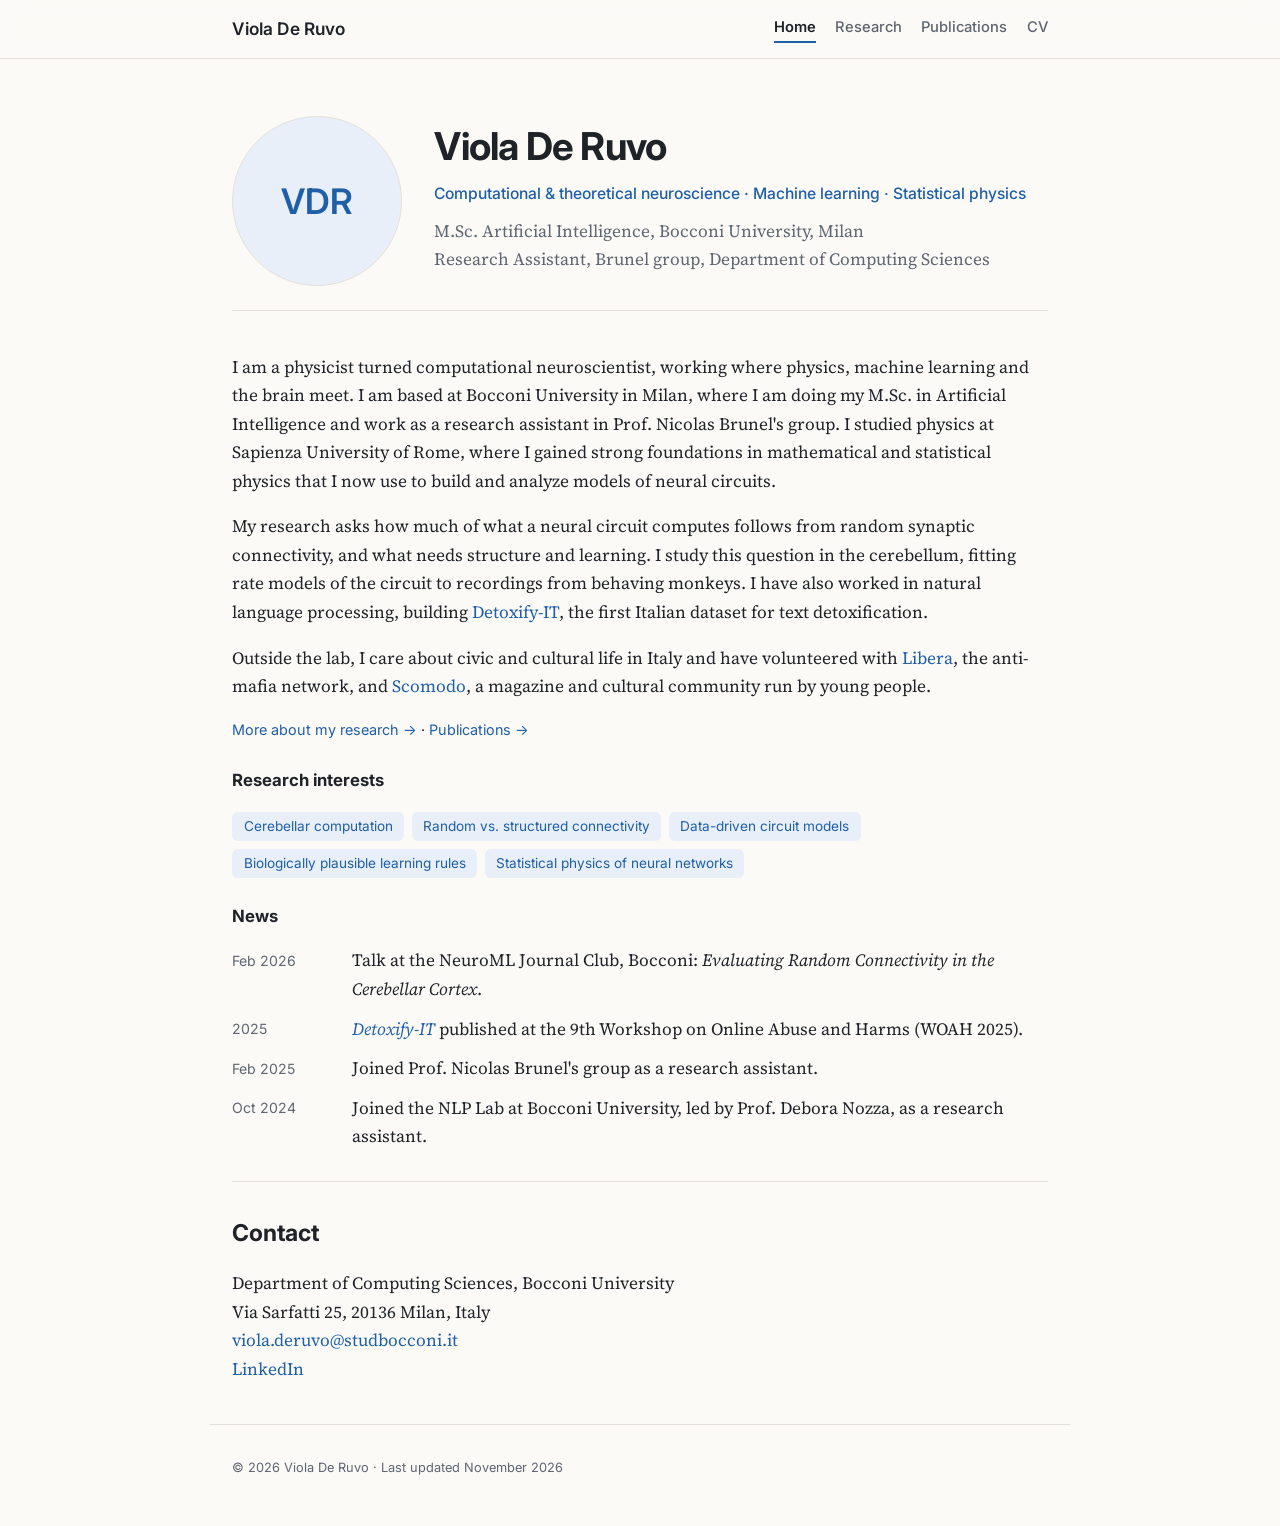
==== index.html @ 4eda5667 "Add files via upload" ====
<!DOCTYPE html>
<html lang="en">
<head>
  <meta charset="utf-8">
  <meta name="viewport" content="width=device-width, initial-scale=1">
  <title>Viola De Ruvo · Computational Neuroscience</title>
  <meta name="description" content="Viola De Ruvo — M.Sc. student in Artificial Intelligence at Bocconi University working on computational and theoretical neuroscience.">
  <link rel="preconnect" href="https://fonts.googleapis.com">
  <link rel="preconnect" href="https://fonts.gstatic.com" crossorigin>
  <link href="https://fonts.googleapis.com/css2?family=Source+Serif+4:ital,opsz,wght@0,8..60,400;0,8..60,600;1,8..60,400&family=Inter:wght@400;500;600&display=swap" rel="stylesheet">
  <link rel="stylesheet" href="style.css">
</head>
<body>

<a class="skip" href="#main">Skip to content</a>

<header class="topbar">
  <div class="wrap topbar-inner">
    <a class="brand" href="index.html">Viola De Ruvo</a>
    <nav aria-label="Main">
      <a href="index.html" class="active" aria-current="page">Home</a>
      <a href="research.html">Research</a>
      <a href="publications.html">Publications</a>
      <a href="cv.pdf" target="_blank" rel="noopener">CV</a>
    </nav>
  </div>
</header>

<main id="main" class="wrap">
<section class="hero">
    <!-- Replace assets/photo.jpg with your own square photo -->
    <img class="portrait" src="assets/photo.jpg" alt="Portrait of Viola De Ruvo"
         onerror="this.replaceWith(Object.assign(document.createElement('div'),{className:'portrait placeholder',textContent:'VDR'}))">
    <div>
      <h1>Viola De Ruvo</h1>
      <p class="tagline">Computational &amp; theoretical neuroscience · Machine learning · Statistical physics</p>
      <p class="affil">M.Sc. Artificial Intelligence, Bocconi University, Milan<br>
        Research Assistant, Brunel group, Department of Computing Sciences</p>
      <p class="links">
        <!-- Uncomment and fill in when you have them -->
        <!-- <a href="https://scholar.google.com/citations?user=XXXX">Google Scholar</a> -->
        <!-- <a href="https://github.com/USERNAME">GitHub</a> -->
        <!-- <a href="https://orcid.org/XXXX">ORCID</a> -->
      </p>
    </div>
  </section>

  <section class="intro">
    <p>
      I am a physicist turned computational neuroscientist, working where physics, machine learning
      and the brain meet. I am based at Bocconi University in Milan, where I am doing my M.Sc. in
      Artificial Intelligence and work as a research assistant in Prof. Nicolas Brunel's group.
      I studied physics at Sapienza University of Rome, where I gained strong foundations in mathematical
      and statistical physics that I now use to build and analyze models of neural circuits.
    </p>
    <p>
      My research asks how much of what a neural circuit computes follows from random synaptic connectivity,
      and what needs structure and learning. I study this question in the cerebellum, fitting rate models of
      the circuit to recordings from behaving monkeys. I have also worked in natural language processing,
      building <a href="https://aclanthology.org/2025.woah-1.24/">Detoxify-IT</a>, the first Italian dataset for text detoxification.
    </p>
    <p>
      Outside the lab, I care about civic and cultural life in Italy and have volunteered with
      <a href="https://www.libera.it/it-schede-1326-libera_inglese">Libera</a>, the anti-mafia network, and <a href="https://scomodo.org/">Scomodo</a>, a magazine and cultural community run by young people.
    </p>
    <p class="more"><a href="research.html">More about my research →</a> · <a href="publications.html">Publications →</a></p>

    <h3>Research interests</h3>
    <ul class="tags">
      <li>Cerebellar computation</li>
      <li>Random vs. structured connectivity</li>
      <li>Data-driven circuit models</li>
      <li>Biologically plausible learning rules</li>
      <li>Statistical physics of neural networks</li>
    </ul>

    <h3>News</h3>
    <ul class="news">
      <li><time>Feb 2026</time> <span>Talk at the NeuroML Journal Club, Bocconi: <em>Evaluating Random Connectivity in the Cerebellar Cortex</em>.</span></li>
      <li><time>2025</time> <span><a href="https://aclanthology.org/2025.woah-1.24/"><em>Detoxify-IT</em></a> published at the 9th Workshop on Online Abuse and Harms (WOAH 2025).</span></li>
      <li><time>Feb 2025</time> <span>Joined Prof. Nicolas Brunel's group as a research assistant.</span></li>
      <li><time>Oct 2024</time> <span>Joined the NLP Lab at Bocconi University, led by Prof. Debora Nozza, as a research assistant.</span></li>
    </ul>
  </section>

  <section id="contact">
    <h2>Contact</h2>
    <p>
      Department of Computing Sciences, Bocconi University<br>
      Via Sarfatti 25, 20136 Milan, Italy<br>
      <a href="mailto:viola.deruvo@studbocconi.it">viola.deruvo@studbocconi.it</a><br>
      <!-- Replace the address below with your LinkedIn profile URL -->
      <a href="https://www.linkedin.com/in/viola-de-ruvo-aabaa22bb/?lipi=urn%3Ali%3Apage%3Ad_flagship3_profile_view_base_contact_details%3BKjW3bZUjTBqImDPYx5xrsw%3D%3D">LinkedIn</a>
    </p>
  </section>

</main>

<footer class="wrap footer">
  © <span id="year">2026</span> Viola De Ruvo · Last updated November 2026
</footer>

<script>document.getElementById('year').textContent = new Date().getFullYear();</script>
</body>
</html>
---- style.css ----
/* ---------- Colours (light + automatic dark mode) ---------- */
:root {
  --bg: #fbfaf7;
  --text: #1f2328;
  --muted: #5f6670;
  --line: #e4e1da;
  --accent: #1f5fa8;       /* links, highlights */
  --accent-soft: #e8eff8;
  --card: #ffffff;
}
@media (prefers-color-scheme: dark) {
  :root {
    --bg: #14171b;
    --text: #e6e6e3;
    --muted: #9aa1aa;
    --line: #2a2f36;
    --accent: #7fb2ec;
    --accent-soft: #1c2a3a;
    --card: #1a1e23;
  }
}

/* ---------- Base ---------- */
* { box-sizing: border-box; }
html { scroll-behavior: smooth; scroll-padding-top: 4.5rem; }
body {
  margin: 0;
  background: var(--bg);
  color: var(--text);
  font-family: "Source Serif 4", Georgia, serif;
  font-size: 1.08rem;
  line-height: 1.65;
}
.wrap { max-width: 860px; margin: 0 auto; padding: 0 1.4rem; }
a { color: var(--accent); text-decoration: none; }
a:hover { text-decoration: underline; }
h1, h2, h3, nav, .brand, .tagline, .btn, .venue, .when, time, .tags li, .meta, .footer {
  font-family: "Inter", system-ui, sans-serif;
}
.muted { color: var(--muted); }
.skip { position: absolute; left: -999px; }
.skip:focus { left: 1rem; top: 1rem; background: var(--card); padding: .4rem .8rem; }

/* ---------- Top bar ---------- */
.topbar {
  position: sticky; top: 0; z-index: 10;
  background: color-mix(in srgb, var(--bg) 88%, transparent);
  backdrop-filter: blur(8px);
  border-bottom: 1px solid var(--line);
}
.topbar-inner { display: flex; align-items: center; justify-content: space-between; height: 3.6rem; gap: 1rem; }
.brand { font-weight: 600; color: var(--text); letter-spacing: .01em; }
nav { display: flex; gap: 1.2rem; flex-wrap: wrap; }
nav a { color: var(--muted); font-size: .92rem; font-weight: 500; }
nav a:hover { color: var(--accent); text-decoration: none; }

/* ---------- Hero ---------- */
.hero { display: flex; gap: 2rem; align-items: center; padding: 3.5rem 0 1.5rem; }
.portrait {
  width: 170px; height: 170px; border-radius: 50%; object-fit: cover; flex-shrink: 0;
  border: 1px solid var(--line);
}
.portrait.placeholder {
  display: grid; place-items: center; background: var(--accent-soft); color: var(--accent);
  font: 600 2.2rem "Inter", sans-serif;
}
h1 { font-size: 2.4rem; margin: 0 0 .2rem; letter-spacing: -.02em; }
.tagline { color: var(--accent); font-size: .98rem; font-weight: 500; margin: 0 0 .6rem; }
.affil { margin: 0 0 .8rem; color: var(--muted); }
.links { display: flex; gap: .6rem; flex-wrap: wrap; margin: 0; }
.links a, .btn {
  font-size: .85rem; font-weight: 500; padding: .25rem .75rem;
  border: 1px solid var(--accent); border-radius: 999px;
}
.links a:hover, .btn:hover { background: var(--accent); color: var(--bg); text-decoration: none; }
h2 .btn { font-size: .78rem; vertical-align: middle; margin-left: .6rem; }

/* ---------- Sections ---------- */
section { padding: 1.5rem 0; }
section + section { border-top: 1px solid var(--line); }
h2 { font-size: 1.45rem; margin: .5rem 0 1rem; letter-spacing: -.01em; }
h3 { font-size: 1.05rem; margin: 1.6rem 0 .6rem; }
h3.sub { font-size: .8rem; text-transform: uppercase; letter-spacing: .08em; color: var(--muted); }

.tags { list-style: none; padding: 0; display: flex; flex-wrap: wrap; gap: .5rem; }
.tags li { background: var(--accent-soft); color: var(--accent); font-size: .85rem; padding: .2rem .7rem; border-radius: 6px; }

.news { list-style: none; padding: 0; margin: 0; }
.news li { display: grid; grid-template-columns: 6.5rem 1fr; gap: 1rem; padding: .35rem 0; }
.news time { color: var(--muted); font-size: .88rem; padding-top: .15rem; }

/* ---------- Research ---------- */
.project { background: var(--card); border: 1px solid var(--line); border-radius: 10px; padding: 1.2rem 1.4rem; margin-bottom: 1rem; }
.project h3 { margin-top: 0; }
.project img { width: 100%; border-radius: 6px; margin-bottom: .8rem; }
.meta { color: var(--muted); font-size: .85rem; margin: -.3rem 0 .6rem; }

/* ---------- Publications ---------- */
.pubs { list-style: none; padding: 0; margin: 0; }
.pubs li { display: grid; grid-template-columns: 6.5rem 1fr; gap: 1rem; padding: .6rem 0; }
.venue {
  align-self: start; text-align: center; font-size: .75rem; font-weight: 600;
  background: var(--accent); color: var(--bg); padding: .2rem .4rem; border-radius: 4px;
}
.pub-title { font-weight: 600; }
.me { font-weight: 600; text-decoration: underline; text-decoration-color: var(--accent); text-underline-offset: 3px; }
.pubs .btn { display: inline-block; margin-top: .3rem; font-size: .75rem; padding: .1rem .6rem; }

/* ---------- CV entries ---------- */
.entry { display: grid; grid-template-columns: 6.5rem 1fr; gap: 1rem; padding: .35rem 0; }
.when { color: var(--muted); font-size: .88rem; padding-top: .15rem; }

/* ---------- Footer ---------- */
.footer { color: var(--muted); font-size: .8rem; padding: 2rem 1.4rem 3rem; border-top: 1px solid var(--line); }

/* ---------- Mobile ---------- */
@media (max-width: 640px) {
  .topbar-inner { height: auto; padding-top: .6rem; padding-bottom: .6rem; flex-direction: column; align-items: flex-start; gap: .3rem; }
  nav { gap: .8rem; }
  .hero { flex-direction: column; align-items: flex-start; padding-top: 2rem; }
  .portrait { width: 120px; height: 120px; }
  h1 { font-size: 2rem; }
  .news li, .pubs li, .entry { grid-template-columns: 1fr; gap: .2rem; }
  .venue { justify-self: start; }
}

/* ---------- Multi-page additions ---------- */
nav a.active { color: var(--text); font-weight: 600; border-bottom: 2px solid var(--accent); padding-bottom: 2px; }
.page { padding-top: 2.5rem; min-height: 60vh; }
.page h2 { font-size: 2rem; margin-top: 0; }
.intro .more { font-family: "Inter", system-ui, sans-serif; font-size: .9rem; }
.pub-links { margin-top: .4rem; display: flex; gap: .4rem; flex-wrap: wrap; }
a.pub-title { color: var(--text); }
a.pub-title:hover { color: var(--accent); }

/* ---------- Research page: detailed project ---------- */
h4 { font-family: "Inter", system-ui, sans-serif; font-size: .95rem; margin: 1.8rem 0 .6rem; }
.project > .pub-links { margin: .2rem 0 .4rem; }

.pipeline { display: flex; align-items: stretch; gap: .4rem; margin: .8rem 0 1.2rem; flex-wrap: wrap; }
.pipeline .step {
  flex: 1 1 140px; display: flex; flex-direction: column; gap: .2rem;
  background: var(--accent-soft); border-radius: 8px; padding: .7rem .8rem;
  font-family: "Inter", system-ui, sans-serif; font-size: .82rem; color: var(--muted);
}
.pipeline .step strong { color: var(--text); font-size: .92rem; }
.pipeline .num {
  width: 1.4rem; height: 1.4rem; border-radius: 50%; background: var(--accent); color: var(--bg);
  display: grid; place-items: center; font-size: .75rem; font-weight: 600;
}
.pipeline .arrow { align-self: center; color: var(--accent); font-family: "Inter", sans-serif; }

.table-wrap { overflow-x: auto; margin: .8rem 0 1rem; }
table { width: 100%; border-collapse: collapse; font-family: "Inter", system-ui, sans-serif; font-size: .85rem; }
caption { caption-side: top; text-align: left; color: var(--muted); font-size: .8rem; padding-bottom: .4rem; }
th, td { padding: .45rem .6rem; border-bottom: 1px solid var(--line); text-align: left; vertical-align: top; }
thead th { border-bottom: 2px solid var(--text); font-weight: 600; }
tfoot td { font-weight: 600; border-bottom: none; }
td.num, th.num { text-align: right; font-variant-numeric: tabular-nums; }
tr.highlight td { background: var(--accent-soft); }

.bars { margin: 1rem 0; font-family: "Inter", system-ui, sans-serif; font-size: .82rem; }
.bars figcaption { color: var(--muted); font-size: .8rem; margin-bottom: .5rem; }
.bar { display: grid; grid-template-columns: 9.5rem 1fr 3rem; align-items: center; gap: .6rem; padding: .15rem 0; }
.bar > div { background: var(--line); border-radius: 4px; height: .7rem; overflow: hidden; }
.bar i { display: block; height: 100%; background: color-mix(in srgb, var(--accent) 45%, var(--line)); border-radius: 4px; }
.bar.hl i { background: var(--accent); }
.bar.hl span, .bar.hl b { color: var(--accent); font-weight: 600; }
.bar b { font-weight: 500; text-align: right; font-variant-numeric: tabular-nums; }

.findings { padding-left: 1.2rem; }
.findings li { margin-bottom: .5rem; }

@media (max-width: 640px) {
  .pipeline { flex-direction: column; }
  .pipeline .arrow { transform: rotate(90deg); }
  .bar { grid-template-columns: 7rem 1fr 2.6rem; }
}

/* ---------- Research overview cards + detail pages ---------- */
.lead { color: var(--muted); margin-top: -.4rem; }
.project-card {
  display: flex; gap: 1.2rem; align-items: flex-start;
  background: var(--card); border: 1px solid var(--line); border-radius: 10px;
  padding: 1.2rem 1.4rem; margin-bottom: 1rem; color: var(--text);
  transition: border-color .15s, transform .15s, box-shadow .15s;
}
.project-card:hover { text-decoration: none; border-color: var(--accent); transform: translateY(-2px);
  box-shadow: 0 6px 18px rgba(0,0,0,.06); }
.project-card img { width: 160px; height: 110px; object-fit: cover; border-radius: 6px; flex-shrink: 0; }
.project-card h3 { margin: .1rem 0 .4rem; }
.project-card p { margin: 0 0 .5rem; }
.kicker { font-family: "Inter", system-ui, sans-serif; font-size: .78rem; color: var(--accent);
  text-transform: uppercase; letter-spacing: .05em; }
.project-card .more { font-family: "Inter", system-ui, sans-serif; font-size: .88rem; color: var(--accent); font-weight: 500; }

.back { font-family: "Inter", system-ui, sans-serif; font-size: .88rem; margin: 0 0 1rem; }
.detail h2 { font-size: 1.8rem; line-height: 1.25; margin-bottom: .4rem; }
.detail .meta { margin: 0 0 1rem; }
.figure { margin: 1.2rem 0; }
.figure img { width: 100%; border-radius: 8px; border: 1px solid var(--line); }
.figure figcaption { font-family: "Inter", system-ui, sans-serif; font-size: .8rem; color: var(--muted); margin-top: .4rem; }

@media (max-width: 640px) {
  .project-card { flex-direction: column; }
  .project-card img { width: 100%; height: 160px; }
}

/* ---------- Cerebellum page ---------- */
.tldr { background: var(--accent-soft); border-left: 3px solid var(--accent); border-radius: 6px; padding: .9rem 1.2rem; margin: 1rem 0 .5rem; }
.tldr p { margin: 0; }
.tldr .kicker { margin-bottom: .3rem; }

.diagram { margin: 1.2rem 0; }
.diagram svg { width: 100%; height: auto; max-width: 640px; display: block; margin: 0 auto; }
.diagram figcaption, .loss-chart figcaption { font-family: "Inter", system-ui, sans-serif; font-size: .8rem; color: var(--muted); margin-top: .5rem; }
.diagram .n circle, .diagram .n rect { fill: var(--card); stroke: var(--accent); stroke-width: 2; }
.diagram .n.inhib circle { stroke: #c0603a; }
.diagram .n.out circle { fill: var(--accent); }
.diagram .n.out text { fill: var(--bg); }
.diagram .n.cfn rect { stroke: var(--muted); stroke-dasharray: 4 3; }
.diagram text { font-family: "Inter", system-ui, sans-serif; font-size: 15px; font-weight: 600; fill: var(--text); text-anchor: middle; }
.diagram text.s { font-size: 10px; font-weight: 400; fill: var(--muted); }
.diagram .n.out text.s { fill: var(--bg); opacity: .85; }
.diagram text.lbl { font-size: 11px; font-weight: 400; fill: var(--muted); font-style: italic; }
.diagram line { stroke-width: 2; }
.diagram line.e { stroke: var(--accent); }
.diagram line.i { stroke: #c0603a; }
.diagram line.cf { stroke: var(--muted); stroke-dasharray: 5 4; }
.diagram .m-exc { fill: var(--accent); }
.diagram .m-inh { fill: #c0603a; }

.loss-chart { margin: 1rem 0 1.4rem; font-family: "Inter", system-ui, sans-serif; font-size: .82rem; }
.loss-group { display: grid; grid-template-columns: 9rem 1fr; gap: .8rem; padding: .6rem 0; border-bottom: 1px solid var(--line); }
.loss-name { font-weight: 600; padding-top: .1rem; }
.lb { display: grid; grid-template-columns: 6.5rem 1fr 6.5rem; align-items: center; gap: .6rem; padding: .1rem 0; }
.lb span { color: var(--muted); }
.lb > div { background: var(--line); border-radius: 4px; height: .65rem; overflow: hidden; }
.lb i { display: block; height: 100%; border-radius: 4px; }
.lb.base i { background: var(--muted); opacity: .55; }
.lb.rand i { background: #c0603a; }
.lb.opt i { background: var(--accent); }
.lb b { font-weight: 500; text-align: right; font-variant-numeric: tabular-nums; }

.cards3 { display: grid; grid-template-columns: repeat(3, 1fr); gap: .8rem; margin: 1rem 0; }
.mini { background: var(--card); border: 1px solid var(--line); border-radius: 8px; padding: .9rem 1rem; font-size: .95rem; }
.mini p { margin: 0 0 .4rem; }
.mini.highlight { border-color: var(--accent); }

@media (max-width: 760px) {
  .cards3 { grid-template-columns: 1fr; }
  .loss-group { grid-template-columns: 1fr; gap: .3rem; }
  .lb { grid-template-columns: 5.5rem 1fr 5.8rem; }
}
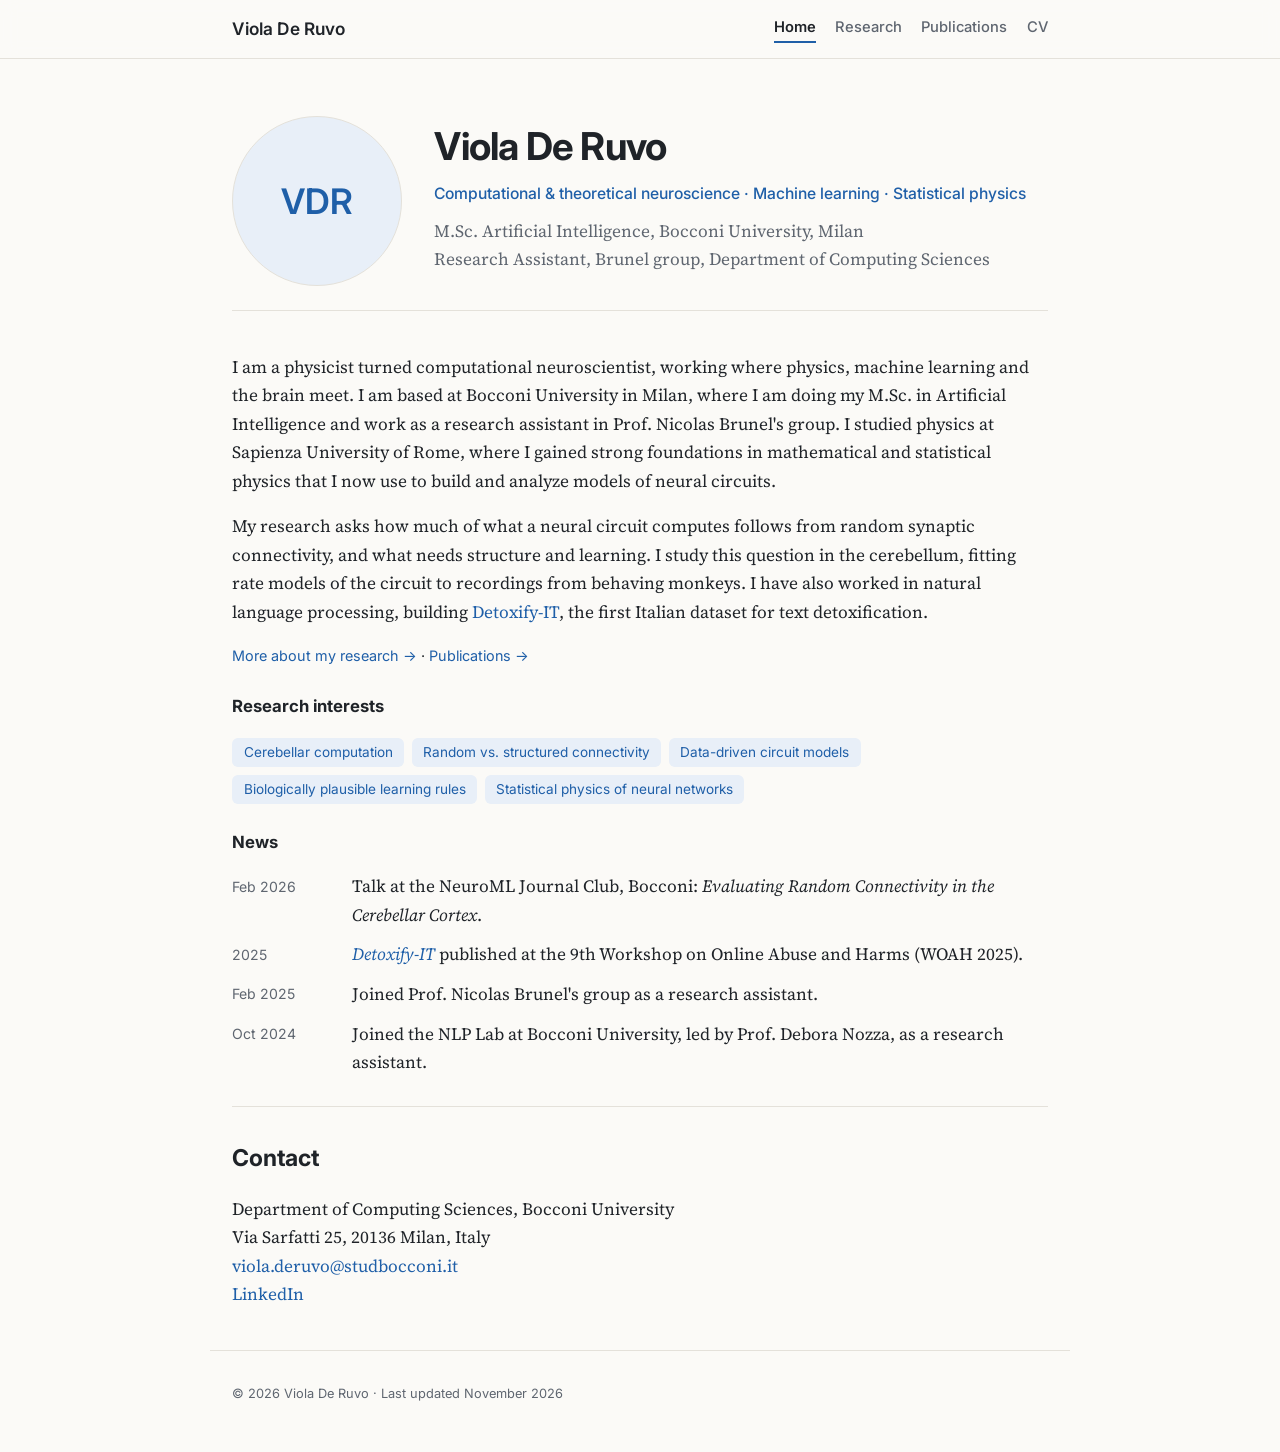
==== commit d0e93541: "Add files via upload" ====
--- a/index.html
+++ b/index.html
@@ -59,10 +59,7 @@
       the circuit to recordings from behaving monkeys. I have also worked in natural language processing,
       building <a href="https://aclanthology.org/2025.woah-1.24/">Detoxify-IT</a>, the first Italian dataset for text detoxification.
     </p>
-    <p>
-      Outside the lab, I care about civic and cultural life in Italy and have volunteered with
-      <a href="https://www.libera.it/it-schede-1326-libera_inglese">Libera</a>, the anti-mafia network, and <a href="https://scomodo.org/">Scomodo</a>, a magazine and cultural community run by young people.
-    </p>
+    
     <p class="more"><a href="research.html">More about my research →</a> · <a href="publications.html">Publications →</a></p>
 
     <h3>Research interests</h3>
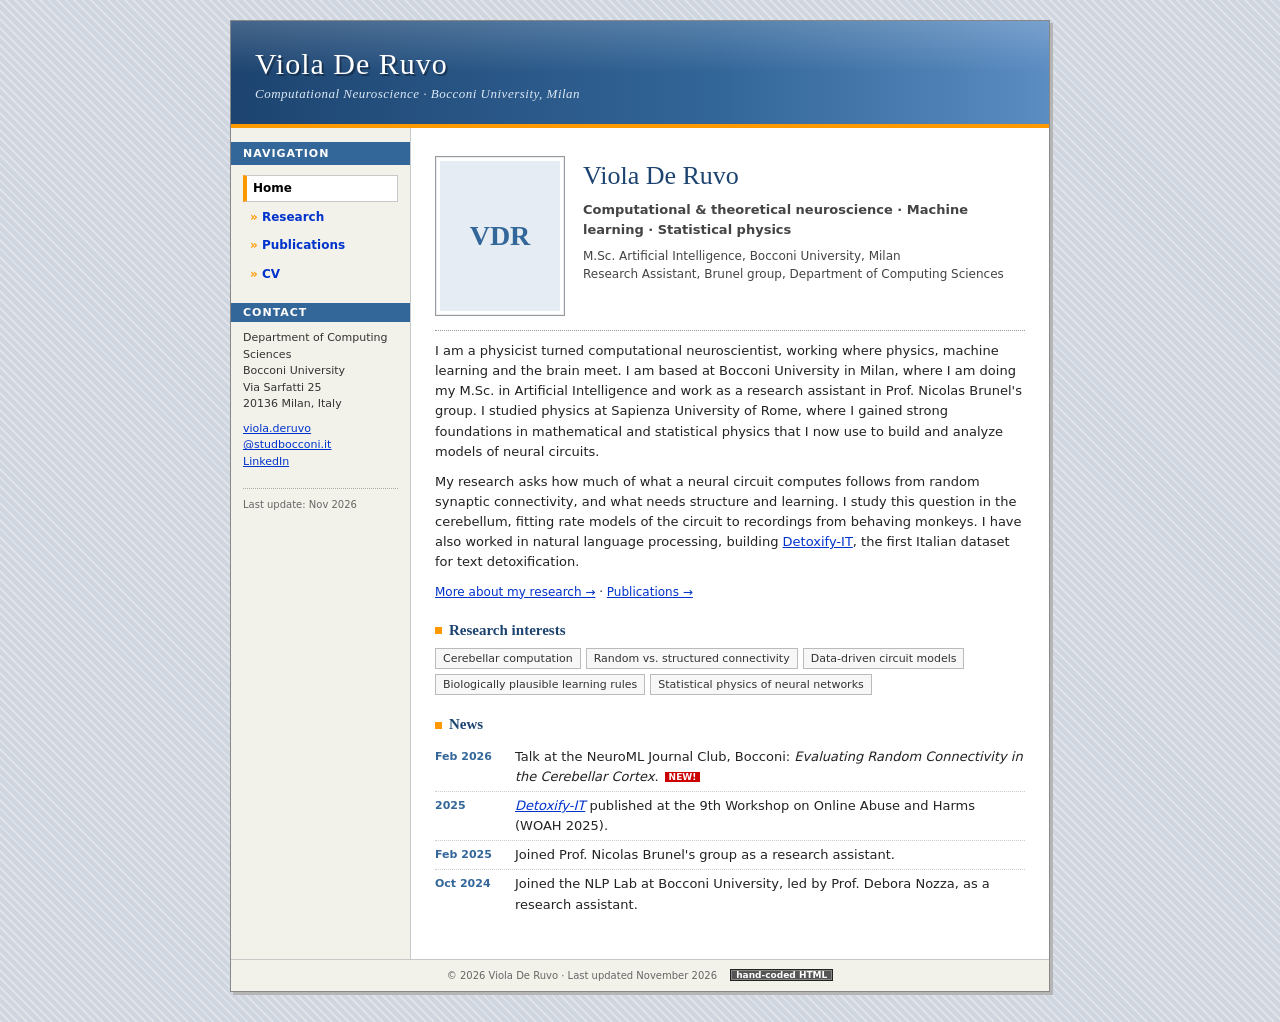
==== commit 03f952d4: "Add files via upload" ====
--- a/index.html
+++ b/index.html
@@ -23,6 +23,19 @@
       <a href="publications.html">Publications</a>
       <a href="cv.pdf" target="_blank" rel="noopener">CV</a>
     </nav>
+    <aside class="side-contact" aria-label="Contact">
+      <h2>Contact</h2>
+      <p>
+        Department of Computing Sciences<br>
+        Bocconi University<br>
+        Via Sarfatti 25<br>
+        20136 Milan, Italy
+      </p>
+      <p>
+        <a href="mailto:viola.deruvo@studbocconi.it">viola.deruvo<wbr>@studbocconi.it</a><br>
+        <a href="https://www.linkedin.com/in/viola-de-ruvo-aabaa22bb/">LinkedIn</a>
+      </p>
+    </aside>
   </div>
 </header>
 
@@ -80,16 +93,6 @@
     </ul>
   </section>
 
-  <section id="contact">
-    <h2>Contact</h2>
-    <p>
-      Department of Computing Sciences, Bocconi University<br>
-      Via Sarfatti 25, 20136 Milan, Italy<br>
-      <a href="mailto:viola.deruvo@studbocconi.it">viola.deruvo@studbocconi.it</a><br>
-      <!-- Replace the address below with your LinkedIn profile URL -->
-      <a href="https://www.linkedin.com/in/viola-de-ruvo-aabaa22bb/?lipi=urn%3Ali%3Apage%3Ad_flagship3_profile_view_base_contact_details%3BKjW3bZUjTBqImDPYx5xrsw%3D%3D">LinkedIn</a>
-    </p>
-  </section>
 
 </main>
 
--- a/style.css
+++ b/style.css
@@ -1,254 +1,349 @@
-/* ---------- Colours (light + automatic dark mode) ---------- */
+/* =============================================================================
+   Viola De Ruvo · "old-school" theme, in the style of an early-2000s
+   academic homepage: fixed-width page, banner, left navigation column,
+   Verdana text, blue underlined links, dotted rules.
+   ========================================================================== */
+
 :root {
-  --bg: #fbfaf7;
-  --text: #1f2328;
-  --muted: #5f6670;
-  --line: #e4e1da;
-  --accent: #1f5fa8;       /* links, highlights */
-  --accent-soft: #e8eff8;
-  --card: #ffffff;
-}
-@media (prefers-color-scheme: dark) {
-  :root {
-    --bg: #14171b;
-    --text: #e6e6e3;
-    --muted: #9aa1aa;
-    --line: #2a2f36;
-    --accent: #7fb2ec;
-    --accent-soft: #1c2a3a;
-    --card: #1a1e23;
-  }
-}
-
-/* ---------- Base ---------- */
+  --bg: #fff;
+  --text: #222;
+  --muted: #666;
+  --line: #c8c8c8;
+  --navy: #336699;
+  --navy-dark: #1d4470;
+  --link: #0033cc;
+  --visited: #663399;
+  --accent: #336699;
+  --accent-2: #cc3333;
+  --accent-soft: #eef3f9;
+  --side: #f2f2ea;
+  --card: #fff;
+  --ui: Verdana, Geneva, "DejaVu Sans", sans-serif;
+  --head: Georgia, "Times New Roman", serif;
+}
+
+/* ---------- Page frame ---------- */
 * { box-sizing: border-box; }
-html { scroll-behavior: smooth; scroll-padding-top: 4.5rem; }
+html { background: #d9d9d9; }
 body {
-  margin: 0;
+  /* the page itself is a fixed-width two-column grid */
+  display: grid;
+  grid-template-columns: 180px 1fr;
+  grid-template-rows: auto auto 1fr auto;
+  grid-template-areas:
+    "banner  banner"
+    "nav     main"
+    "contact main"
+    "foot    foot";
+  max-width: 820px;
+  margin: 20px auto 30px;
   background: var(--bg);
+  border: 1px solid #888;
+  box-shadow: 3px 3px 0 #b5b5b5;
+  font-family: var(--ui);
+  font-size: 13px;
+  line-height: 1.55;
   color: var(--text);
-  font-family: "Source Serif 4", Georgia, serif;
-  font-size: 1.08rem;
-  line-height: 1.65;
-}
-.wrap { max-width: 860px; margin: 0 auto; padding: 0 1.4rem; }
-a { color: var(--accent); text-decoration: none; }
-a:hover { text-decoration: underline; }
-h1, h2, h3, nav, .brand, .tagline, .btn, .venue, .when, time, .tags li, .meta, .footer {
-  font-family: "Inter", system-ui, sans-serif;
-}
+}
+html {
+  /* classic subtle tiled background */
+  background:
+    repeating-linear-gradient(45deg, rgba(255,255,255,.35) 0 2px, transparent 2px 6px),
+    #cfd6df;
+}
+header.topbar, .topbar-inner { display: contents; }   /* let brand + nav join the grid */
+
+a { color: var(--link); text-decoration: underline; }
+a:visited { color: var(--visited); }
+a:hover { color: #cc0000; }
 .muted { color: var(--muted); }
 .skip { position: absolute; left: -999px; }
-.skip:focus { left: 1rem; top: 1rem; background: var(--card); padding: .4rem .8rem; }
-
-/* ---------- Top bar ---------- */
-.topbar {
-  position: sticky; top: 0; z-index: 10;
-  background: color-mix(in srgb, var(--bg) 88%, transparent);
-  backdrop-filter: blur(8px);
-  border-bottom: 1px solid var(--line);
-}
-.topbar-inner { display: flex; align-items: center; justify-content: space-between; height: 3.6rem; gap: 1rem; }
-.brand { font-weight: 600; color: var(--text); letter-spacing: .01em; }
-nav { display: flex; gap: 1.2rem; flex-wrap: wrap; }
-nav a { color: var(--muted); font-size: .92rem; font-weight: 500; }
-nav a:hover { color: var(--accent); text-decoration: none; }
-
-/* ---------- Hero ---------- */
-.hero { display: flex; gap: 2rem; align-items: center; padding: 3.5rem 0 1.5rem; }
+.skip:focus { left: 1rem; top: 1rem; background: #ffffcc; border: 1px solid #000; padding: 4px 8px; z-index: 9; }
+
+/* ---------- Banner ---------- */
+.brand {
+  grid-area: banner;
+  display: block;
+  padding: 26px 24px 22px;
+  background:
+    linear-gradient(to bottom, rgba(255,255,255,.18), rgba(255,255,255,0) 50%),
+    linear-gradient(to right, var(--navy-dark), var(--navy) 60%, #5b8cc2);
+  border-bottom: 4px solid #ff9900;
+  color: #fff !important;
+  text-decoration: none;
+  font: normal 30px/1.1 var(--head);
+  letter-spacing: 1px;
+  text-shadow: 2px 2px 0 rgba(0,0,0,.35);
+}
+.brand::after {
+  content: "Computational Neuroscience · Bocconi University, Milan";
+  display: block; margin-top: 6px;
+  font: italic 13px var(--head); letter-spacing: .5px; color: #dce8f5; text-shadow: none;
+}
+.brand:hover { color: #fff; }
+
+/* ---------- Left navigation column ---------- */
+nav {
+  grid-area: nav;
+  background: var(--side);
+  border-right: 1px solid var(--line);
+  padding: 14px 12px 10px;
+  display: flex; flex-direction: column; gap: 2px;
+  font-size: 12px;
+}
+nav::before {
+  content: "Navigation";
+  display: block; margin: 0 -12px 8px; padding: 3px 12px;
+  background: var(--navy); color: #fff; font-weight: bold; font-size: 11px;
+  text-transform: uppercase; letter-spacing: 1px;
+}
+nav a, nav a:visited {
+  display: block; padding: 3px 6px; color: var(--link); font-weight: bold; text-decoration: none;
+  border: 1px solid transparent;
+}
+nav a::before { content: "» "; color: #ff9900; }
+nav a:hover { background: #ffffcc; border-color: #e0d890; color: #cc0000; text-decoration: underline; }
+nav a.active { color: #000; background: #fff; border: 1px solid var(--line); border-left: 4px solid #ff9900; }
+nav a.active::before { content: ""; }
+.side-contact::after {
+  content: "Last update: Nov 2026";
+  display: block; margin-top: 18px; padding-top: 8px; border-top: 1px dotted #aaa;
+  font-weight: normal; font-size: 10px; color: var(--muted);
+}
+
+/* ---------- Left column: contact box ---------- */
+.side-contact {
+  grid-area: contact;
+  background: var(--side);
+  border-right: 1px solid var(--line);
+  padding: 6px 12px 24px;
+  font-size: 11px; line-height: 1.5; color: #333;
+}
+.side-contact h2 {
+  margin: 0 -12px 8px; padding: 3px 12px; border: 0;
+  background: var(--navy); color: #fff; font: bold 11px var(--ui);
+  text-transform: uppercase; letter-spacing: 1px;
+}
+.side-contact p { margin: 0 0 8px; }
+.side-contact a { overflow-wrap: anywhere; }
+
+/* ---------- Main content ---------- */
+main.wrap { grid-area: main; grid-row: 2 / span 2; padding: 18px 24px 26px; min-width: 0; min-height: 420px; }
+section { padding: 10px 0 14px; }
+section + section { border-top: 1px dotted #999; }
+
+h1, h2, h3, h4 { font-family: var(--head); font-weight: normal; }
+h1 { font-size: 26px; color: var(--navy-dark); margin: 0 0 4px; }
+h2 {
+  font-size: 19px; color: var(--navy); margin: 6px 0 10px; padding-bottom: 3px;
+  border-bottom: 1px solid var(--navy);
+}
+h3, h4 {
+  font-size: 15px; font-weight: bold; color: var(--navy-dark); margin: 18px 0 6px;
+}
+h3::before, h4::before {
+  content: ""; display: inline-block; width: 7px; height: 7px; margin: 0 7px 2px 0;
+  background: #ff9900; vertical-align: middle;
+}
+h3.sub { font-family: var(--ui); font-size: 11px; font-weight: bold; text-transform: uppercase; letter-spacing: 1px; color: var(--muted); }
+h3.sub::before { display: none; }
+p { margin: 0 0 10px; }
+
+/* ---------- Home ---------- */
+.hero { display: flex; gap: 18px; align-items: flex-start; }
 .portrait {
-  width: 170px; height: 170px; border-radius: 50%; object-fit: cover; flex-shrink: 0;
-  border: 1px solid var(--line);
+  width: 130px; height: 160px; object-fit: cover; flex-shrink: 0;
+  padding: 3px; background: #fff; border: 1px solid #999;
 }
 .portrait.placeholder {
-  display: grid; place-items: center; background: var(--accent-soft); color: var(--accent);
-  font: 600 2.2rem "Inter", sans-serif;
-}
-h1 { font-size: 2.4rem; margin: 0 0 .2rem; letter-spacing: -.02em; }
-.tagline { color: var(--accent); font-size: .98rem; font-weight: 500; margin: 0 0 .6rem; }
-.affil { margin: 0 0 .8rem; color: var(--muted); }
-.links { display: flex; gap: .6rem; flex-wrap: wrap; margin: 0; }
-.links a, .btn {
-  font-size: .85rem; font-weight: 500; padding: .25rem .75rem;
-  border: 1px solid var(--accent); border-radius: 999px;
-}
-.links a:hover, .btn:hover { background: var(--accent); color: var(--bg); text-decoration: none; }
-h2 .btn { font-size: .78rem; vertical-align: middle; margin-left: .6rem; }
-
-/* ---------- Sections ---------- */
-section { padding: 1.5rem 0; }
-section + section { border-top: 1px solid var(--line); }
-h2 { font-size: 1.45rem; margin: .5rem 0 1rem; letter-spacing: -.01em; }
-h3 { font-size: 1.05rem; margin: 1.6rem 0 .6rem; }
-h3.sub { font-size: .8rem; text-transform: uppercase; letter-spacing: .08em; color: var(--muted); }
-
-.tags { list-style: none; padding: 0; display: flex; flex-wrap: wrap; gap: .5rem; }
-.tags li { background: var(--accent-soft); color: var(--accent); font-size: .85rem; padding: .2rem .7rem; border-radius: 6px; }
-
+  display: grid; place-items: center; background: #e6ecf3; color: var(--navy);
+  font: bold 28px var(--head); border: 1px solid #999; outline: 3px solid #fff; outline-offset: -5px;
+}
+.tagline { font-weight: bold; color: #444; margin: 0 0 6px; }
+.affil { color: #444; margin: 0 0 8px; font-size: 12px; }
+.links { display: flex; gap: 6px; flex-wrap: wrap; margin: 0; }
+
+/* Old-fashioned form buttons */
+.links a, .btn, .links a:visited, .btn:visited {
+  display: inline-block; padding: 2px 9px; font: 11px var(--ui); color: #000; text-decoration: none;
+  background: linear-gradient(to bottom, #fafafa, #dcdcdc);
+  border: 2px outset #e8e8e8;
+}
+.links a:hover, .btn:hover { background: #fff8c4; color: #000; }
+.links a:active, .btn:active { border-style: inset; }
+h2 .btn { margin-left: 8px; vertical-align: middle; }
+
+.intro .more { font-size: 12px; }
+.tags { list-style: none; padding: 0; margin: 4px 0 0; display: flex; flex-wrap: wrap; gap: 5px; }
+.tags li {
+  font-size: 11px; padding: 1px 7px; background: #f7f7f7; border: 1px solid #bbb; color: #333;
+}
 .news { list-style: none; padding: 0; margin: 0; }
-.news li { display: grid; grid-template-columns: 6.5rem 1fr; gap: 1rem; padding: .35rem 0; }
-.news time { color: var(--muted); font-size: .88rem; padding-top: .15rem; }
-
-/* ---------- Research ---------- */
-.project { background: var(--card); border: 1px solid var(--line); border-radius: 10px; padding: 1.2rem 1.4rem; margin-bottom: 1rem; }
-.project h3 { margin-top: 0; }
-.project img { width: 100%; border-radius: 6px; margin-bottom: .8rem; }
-.meta { color: var(--muted); font-size: .85rem; margin: -.3rem 0 .6rem; }
+.news li { display: grid; grid-template-columns: 70px 1fr; gap: 10px; padding: 4px 0; border-bottom: 1px dotted #ccc; }
+.news li:last-child { border-bottom: none; }
+.news time { font-weight: bold; color: var(--navy); font-size: 11px; padding-top: 1px; }
+.news li:first-child span::after {
+  content: "new!"; margin-left: 6px; padding: 0 4px;
+  font: bold 9px var(--ui); text-transform: uppercase; color: #fff; background: #cc0000; vertical-align: 1px;
+  animation: blink 1.6s steps(1) infinite;
+}
+@keyframes blink { 50% { opacity: .25; } }
+@media (prefers-reduced-motion: reduce) { .news li:first-child span::after { animation: none; } }
+#contact p { background: var(--side); border: 1px solid var(--line); padding: 8px 12px; margin: 0; }
+
+/* ---------- Pages ---------- */
+.page { min-height: 0; }
+.page > h2, .detail h2 { font-size: 22px; }
+.lead { color: #444; }
+.meta { color: var(--muted); font-size: 11px; margin: -4px 0 10px; }
+.back { font-size: 11px; margin: 0 0 8px; }
+
+/* Research overview: boxed entries */
+.project { border: 1px solid var(--line); padding: 10px 12px; margin-bottom: 12px; }
+.project-card, .project-card:visited {
+  display: block; margin: 0 0 12px; color: var(--text); text-decoration: none;
+  border: 1px solid var(--line); background: #fff;
+}
+.project-card > div { padding: 8px 12px 10px; }
+.project-card:hover { background: #ffffee; border-color: #c9b96a; color: var(--text); }
+.project-card img { display: block; width: 100%; height: 120px; object-fit: cover; border-bottom: 1px solid var(--line); }
+.project-card h3 { margin: 4px 0 4px; color: var(--link); text-decoration: underline; font-family: var(--head); font-size: 16px; }
+.project-card h3::before { display: none; }
+.project-card p { margin: 0 0 6px; }
+.kicker { font-size: 10px; text-transform: uppercase; letter-spacing: 1px; color: var(--muted); margin: 0; }
+.project-card .more { font-size: 11px; font-weight: bold; color: var(--link); }
 
 /* ---------- Publications ---------- */
 .pubs { list-style: none; padding: 0; margin: 0; }
-.pubs li { display: grid; grid-template-columns: 6.5rem 1fr; gap: 1rem; padding: .6rem 0; }
+.pubs li { display: grid; grid-template-columns: 80px 1fr; gap: 12px; padding: 8px 0; border-bottom: 1px dotted #ccc; }
+.pubs li:last-child { border-bottom: none; }
+.venue:empty { visibility: hidden; }
 .venue {
-  align-self: start; text-align: center; font-size: .75rem; font-weight: 600;
-  background: var(--accent); color: var(--bg); padding: .2rem .4rem; border-radius: 4px;
-}
-.pub-title { font-weight: 600; }
-.me { font-weight: 600; text-decoration: underline; text-decoration-color: var(--accent); text-underline-offset: 3px; }
-.pubs .btn { display: inline-block; margin-top: .3rem; font-size: .75rem; padding: .1rem .6rem; }
-
-/* ---------- CV entries ---------- */
-.entry { display: grid; grid-template-columns: 6.5rem 1fr; gap: 1rem; padding: .35rem 0; }
-.when { color: var(--muted); font-size: .88rem; padding-top: .15rem; }
+  align-self: start; text-align: center; font: bold 10px var(--ui); padding: 2px 4px;
+  background: #ffcc33; border: 1px solid #c9a227; color: #000;
+}
+.pub-title { font-weight: bold; }
+a.pub-title { color: var(--link); }
+.me { font-weight: bold; text-decoration: underline; }
+.pub-links { margin-top: 5px; display: flex; gap: 5px; flex-wrap: wrap; }
+
+.entry { display: grid; grid-template-columns: 90px 1fr; gap: 10px; padding: 4px 0; }
+.when { color: var(--muted); font-size: 11px; }
+
+/* ---------- Detail pages ---------- */
+.tldr { background: #ffffcc; border: 1px dashed #c9a227; padding: 8px 12px; margin: 10px 0; }
+.tldr p { margin: 0; }
+.tldr .kicker { color: #8a6d00; font-weight: bold; margin-bottom: 3px; }
+
+.pipeline { display: flex; gap: 6px; margin: 8px 0 12px; flex-wrap: wrap; align-items: stretch; }
+.pipeline .step {
+  flex: 1 1 120px; display: flex; flex-direction: column; gap: 2px;
+  border: 1px solid #999; background: #f7f7f7; padding: 6px 8px; font-size: 11px; color: #444;
+}
+.pipeline .step strong { color: var(--navy-dark); font-size: 12px; }
+.pipeline .num { font-weight: bold; color: #fff; background: var(--navy); align-self: flex-start; padding: 0 5px; font-size: 10px; }
+.pipeline .num::before { content: "Step "; }
+.pipeline .arrow { align-self: center; color: #ff9900; font-weight: bold; }
+
+/* Tables with coloured header rows */
+.table-wrap { overflow-x: auto; margin: 8px 0 14px; }
+table { width: 100%; border-collapse: collapse; font-size: 12px; border: 1px solid #999; }
+caption { caption-side: top; text-align: left; font-size: 11px; font-style: italic; color: var(--muted); padding-bottom: 3px; }
+th, td { border: 1px solid #bbb; padding: 4px 7px; text-align: left; vertical-align: top; }
+thead th { background: var(--navy); color: #fff; font-weight: bold; }
+tbody tr:nth-child(even) td { background: #f4f6f9; }
+tfoot td { font-weight: bold; background: #e6ecf3; }
+td.num, th.num { text-align: right; }
+tr.highlight td, tbody tr.highlight:nth-child(even) td { background: #ffffcc; font-weight: bold; }
+
+/* Bar charts */
+.bars, .loss-chart { margin: 12px 0; padding: 8px 10px; border: 1px solid #999; background: #fafafa; font-size: 11px; }
+.bars figcaption, .loss-chart figcaption { font-size: 11px; color: var(--muted); font-style: italic; }
+.bars figcaption { margin-bottom: 6px; font-weight: bold; font-style: normal; color: var(--navy-dark); }
+.bar { display: grid; grid-template-columns: 120px 1fr 40px; align-items: center; gap: 8px; padding: 2px 0; }
+.bar > div, .lb > div { height: 12px; background: #fff; border: 1px solid #777; }
+.bar i, .lb i { display: block; height: 100%; background: #8fa9c8; }
+.bar.hl i { background: var(--navy); }
+.bar.hl span, .bar.hl b { font-weight: bold; color: var(--navy-dark); }
+.bar b, .lb b { font-weight: normal; text-align: right; }
+.loss-group { display: grid; grid-template-columns: 120px 1fr; gap: 8px; padding: 6px 0; border-bottom: 1px dotted #bbb; }
+.loss-group:last-of-type { border-bottom: none; }
+.loss-name { font-weight: bold; color: var(--navy-dark); }
+.lb { display: grid; grid-template-columns: 80px 1fr 80px; align-items: center; gap: 6px; padding: 1px 0; }
+.lb span { color: #444; }
+.lb.base i { background: #aaa; }
+.lb.rand i { background: var(--accent-2); }
+.lb.opt i { background: var(--navy); }
+
+.findings { padding-left: 18px; }
+.findings li { margin-bottom: 5px; }
+.findings li::marker { color: #ff9900; }
+
+.figure { margin: 12px 0; padding: 4px; border: 1px solid #999; background: #fff; }
+.figure img { width: 100%; display: block; }
+.figure figcaption, .diagram figcaption { font-size: 11px; color: var(--muted); margin-top: 4px; }
+
+.diagram { margin: 12px 0; padding: 8px; border: 1px solid #999; background: #fff; }
+.diagram svg { width: 100%; height: auto; max-width: 600px; display: block; margin: 0 auto; }
+.diagram .n circle, .diagram .n rect { fill: #fff; stroke: var(--navy); stroke-width: 2; }
+.diagram .n.inhib circle { stroke: var(--accent-2); }
+.diagram .n.out circle { fill: var(--navy); }
+.diagram .n.out text { fill: #fff; }
+.diagram .n.cfn rect { stroke: #888; stroke-dasharray: 4 3; }
+.diagram text { font-family: var(--head); font-size: 15px; font-weight: bold; fill: #222; text-anchor: middle; }
+.diagram text.s { font-family: var(--ui); font-size: 9px; font-weight: normal; fill: #666; }
+.diagram .n.out text.s { fill: #fff; }
+.diagram text.lbl { font-family: var(--ui); font-size: 10px; font-weight: normal; fill: #666; font-style: italic; }
+.diagram line { stroke-width: 2; }
+.diagram line.e { stroke: var(--navy); }
+.diagram line.i { stroke: var(--accent-2); }
+.diagram line.cf { stroke: #888; stroke-dasharray: 5 4; }
+.diagram .m-exc { fill: var(--navy); }
+.diagram .m-inh { fill: var(--accent-2); }
+
+.cards3 { display: grid; grid-template-columns: repeat(3, 1fr); gap: 8px; margin: 10px 0; }
+.mini { border: 1px solid #999; background: #fff; padding: 0 0 6px; font-size: 12px; }
+.mini p { margin: 0 8px 4px; }
+.mini .kicker {
+  margin: 0 0 6px; padding: 2px 8px; background: #e6ecf3; border-bottom: 1px solid #999;
+  color: var(--navy-dark); font-weight: bold;
+}
+.mini.highlight { border-color: var(--navy); }
+.mini.highlight .kicker { background: var(--navy); color: #fff; }
 
 /* ---------- Footer ---------- */
-.footer { color: var(--muted); font-size: .8rem; padding: 2rem 1.4rem 3rem; border-top: 1px solid var(--line); }
-
-/* ---------- Mobile ---------- */
-@media (max-width: 640px) {
-  .topbar-inner { height: auto; padding-top: .6rem; padding-bottom: .6rem; flex-direction: column; align-items: flex-start; gap: .3rem; }
-  nav { gap: .8rem; }
-  .hero { flex-direction: column; align-items: flex-start; padding-top: 2rem; }
-  .portrait { width: 120px; height: 120px; }
-  h1 { font-size: 2rem; }
-  .news li, .pubs li, .entry { grid-template-columns: 1fr; gap: .2rem; }
+.footer {
+  grid-area: foot;
+  padding: 8px 14px; background: var(--side); border-top: 1px solid var(--line);
+  font-size: 10px; color: var(--muted); text-align: center;
+}
+.footer::after {
+  content: "hand-coded HTML";
+  display: inline-block; margin-left: 10px; padding: 0 5px; vertical-align: 1px;
+  font: bold 9px var(--ui); color: #fff; background: #555; border: 1px solid #222;
+  box-shadow: inset 0 0 0 1px #888;
+}
+
+/* ---------- Small screens ---------- */
+@media (max-width: 760px) {
+  body {
+    grid-template-columns: 1fr;
+    grid-template-rows: none;
+    grid-template-areas: "banner" "nav" "main" "contact" "foot";
+    margin: 0; border: 0; box-shadow: none; font-size: 14px;
+  }
+  .brand { font-size: 24px; padding: 18px 16px 14px; }
+  nav { flex-direction: row; flex-wrap: wrap; gap: 4px; padding: 6px 10px; border-right: 0; border-bottom: 1px solid var(--line); }
+  nav::before, nav::after { display: none; }
+  main.wrap { grid-row: auto; }
+  .side-contact { border-right: 0; border-top: 1px solid var(--line); padding: 10px 16px 14px; font-size: 13px; }
+  .side-contact h2 { margin: 0 -16px 8px; padding: 3px 16px; }
+  main.wrap { padding: 14px 16px 20px; }
+  .hero { flex-direction: column; }
+  .cards3 { grid-template-columns: 1fr; }
+  .news li, .pubs li { grid-template-columns: 1fr; gap: 2px; }
   .venue { justify-self: start; }
-}
-
-/* ---------- Multi-page additions ---------- */
-nav a.active { color: var(--text); font-weight: 600; border-bottom: 2px solid var(--accent); padding-bottom: 2px; }
-.page { padding-top: 2.5rem; min-height: 60vh; }
-.page h2 { font-size: 2rem; margin-top: 0; }
-.intro .more { font-family: "Inter", system-ui, sans-serif; font-size: .9rem; }
-.pub-links { margin-top: .4rem; display: flex; gap: .4rem; flex-wrap: wrap; }
-a.pub-title { color: var(--text); }
-a.pub-title:hover { color: var(--accent); }
-
-/* ---------- Research page: detailed project ---------- */
-h4 { font-family: "Inter", system-ui, sans-serif; font-size: .95rem; margin: 1.8rem 0 .6rem; }
-.project > .pub-links { margin: .2rem 0 .4rem; }
-
-.pipeline { display: flex; align-items: stretch; gap: .4rem; margin: .8rem 0 1.2rem; flex-wrap: wrap; }
-.pipeline .step {
-  flex: 1 1 140px; display: flex; flex-direction: column; gap: .2rem;
-  background: var(--accent-soft); border-radius: 8px; padding: .7rem .8rem;
-  font-family: "Inter", system-ui, sans-serif; font-size: .82rem; color: var(--muted);
-}
-.pipeline .step strong { color: var(--text); font-size: .92rem; }
-.pipeline .num {
-  width: 1.4rem; height: 1.4rem; border-radius: 50%; background: var(--accent); color: var(--bg);
-  display: grid; place-items: center; font-size: .75rem; font-weight: 600;
-}
-.pipeline .arrow { align-self: center; color: var(--accent); font-family: "Inter", sans-serif; }
-
-.table-wrap { overflow-x: auto; margin: .8rem 0 1rem; }
-table { width: 100%; border-collapse: collapse; font-family: "Inter", system-ui, sans-serif; font-size: .85rem; }
-caption { caption-side: top; text-align: left; color: var(--muted); font-size: .8rem; padding-bottom: .4rem; }
-th, td { padding: .45rem .6rem; border-bottom: 1px solid var(--line); text-align: left; vertical-align: top; }
-thead th { border-bottom: 2px solid var(--text); font-weight: 600; }
-tfoot td { font-weight: 600; border-bottom: none; }
-td.num, th.num { text-align: right; font-variant-numeric: tabular-nums; }
-tr.highlight td { background: var(--accent-soft); }
-
-.bars { margin: 1rem 0; font-family: "Inter", system-ui, sans-serif; font-size: .82rem; }
-.bars figcaption { color: var(--muted); font-size: .8rem; margin-bottom: .5rem; }
-.bar { display: grid; grid-template-columns: 9.5rem 1fr 3rem; align-items: center; gap: .6rem; padding: .15rem 0; }
-.bar > div { background: var(--line); border-radius: 4px; height: .7rem; overflow: hidden; }
-.bar i { display: block; height: 100%; background: color-mix(in srgb, var(--accent) 45%, var(--line)); border-radius: 4px; }
-.bar.hl i { background: var(--accent); }
-.bar.hl span, .bar.hl b { color: var(--accent); font-weight: 600; }
-.bar b { font-weight: 500; text-align: right; font-variant-numeric: tabular-nums; }
-
-.findings { padding-left: 1.2rem; }
-.findings li { margin-bottom: .5rem; }
-
-@media (max-width: 640px) {
-  .pipeline { flex-direction: column; }
-  .pipeline .arrow { transform: rotate(90deg); }
-  .bar { grid-template-columns: 7rem 1fr 2.6rem; }
-}
-
-/* ---------- Research overview cards + detail pages ---------- */
-.lead { color: var(--muted); margin-top: -.4rem; }
-.project-card {
-  display: flex; gap: 1.2rem; align-items: flex-start;
-  background: var(--card); border: 1px solid var(--line); border-radius: 10px;
-  padding: 1.2rem 1.4rem; margin-bottom: 1rem; color: var(--text);
-  transition: border-color .15s, transform .15s, box-shadow .15s;
-}
-.project-card:hover { text-decoration: none; border-color: var(--accent); transform: translateY(-2px);
-  box-shadow: 0 6px 18px rgba(0,0,0,.06); }
-.project-card img { width: 160px; height: 110px; object-fit: cover; border-radius: 6px; flex-shrink: 0; }
-.project-card h3 { margin: .1rem 0 .4rem; }
-.project-card p { margin: 0 0 .5rem; }
-.kicker { font-family: "Inter", system-ui, sans-serif; font-size: .78rem; color: var(--accent);
-  text-transform: uppercase; letter-spacing: .05em; }
-.project-card .more { font-family: "Inter", system-ui, sans-serif; font-size: .88rem; color: var(--accent); font-weight: 500; }
-
-.back { font-family: "Inter", system-ui, sans-serif; font-size: .88rem; margin: 0 0 1rem; }
-.detail h2 { font-size: 1.8rem; line-height: 1.25; margin-bottom: .4rem; }
-.detail .meta { margin: 0 0 1rem; }
-.figure { margin: 1.2rem 0; }
-.figure img { width: 100%; border-radius: 8px; border: 1px solid var(--line); }
-.figure figcaption { font-family: "Inter", system-ui, sans-serif; font-size: .8rem; color: var(--muted); margin-top: .4rem; }
-
-@media (max-width: 640px) {
-  .project-card { flex-direction: column; }
-  .project-card img { width: 100%; height: 160px; }
-}
-
-/* ---------- Cerebellum page ---------- */
-.tldr { background: var(--accent-soft); border-left: 3px solid var(--accent); border-radius: 6px; padding: .9rem 1.2rem; margin: 1rem 0 .5rem; }
-.tldr p { margin: 0; }
-.tldr .kicker { margin-bottom: .3rem; }
-
-.diagram { margin: 1.2rem 0; }
-.diagram svg { width: 100%; height: auto; max-width: 640px; display: block; margin: 0 auto; }
-.diagram figcaption, .loss-chart figcaption { font-family: "Inter", system-ui, sans-serif; font-size: .8rem; color: var(--muted); margin-top: .5rem; }
-.diagram .n circle, .diagram .n rect { fill: var(--card); stroke: var(--accent); stroke-width: 2; }
-.diagram .n.inhib circle { stroke: #c0603a; }
-.diagram .n.out circle { fill: var(--accent); }
-.diagram .n.out text { fill: var(--bg); }
-.diagram .n.cfn rect { stroke: var(--muted); stroke-dasharray: 4 3; }
-.diagram text { font-family: "Inter", system-ui, sans-serif; font-size: 15px; font-weight: 600; fill: var(--text); text-anchor: middle; }
-.diagram text.s { font-size: 10px; font-weight: 400; fill: var(--muted); }
-.diagram .n.out text.s { fill: var(--bg); opacity: .85; }
-.diagram text.lbl { font-size: 11px; font-weight: 400; fill: var(--muted); font-style: italic; }
-.diagram line { stroke-width: 2; }
-.diagram line.e { stroke: var(--accent); }
-.diagram line.i { stroke: #c0603a; }
-.diagram line.cf { stroke: var(--muted); stroke-dasharray: 5 4; }
-.diagram .m-exc { fill: var(--accent); }
-.diagram .m-inh { fill: #c0603a; }
-
-.loss-chart { margin: 1rem 0 1.4rem; font-family: "Inter", system-ui, sans-serif; font-size: .82rem; }
-.loss-group { display: grid; grid-template-columns: 9rem 1fr; gap: .8rem; padding: .6rem 0; border-bottom: 1px solid var(--line); }
-.loss-name { font-weight: 600; padding-top: .1rem; }
-.lb { display: grid; grid-template-columns: 6.5rem 1fr 6.5rem; align-items: center; gap: .6rem; padding: .1rem 0; }
-.lb span { color: var(--muted); }
-.lb > div { background: var(--line); border-radius: 4px; height: .65rem; overflow: hidden; }
-.lb i { display: block; height: 100%; border-radius: 4px; }
-.lb.base i { background: var(--muted); opacity: .55; }
-.lb.rand i { background: #c0603a; }
-.lb.opt i { background: var(--accent); }
-.lb b { font-weight: 500; text-align: right; font-variant-numeric: tabular-nums; }
-
-.cards3 { display: grid; grid-template-columns: repeat(3, 1fr); gap: .8rem; margin: 1rem 0; }
-.mini { background: var(--card); border: 1px solid var(--line); border-radius: 8px; padding: .9rem 1rem; font-size: .95rem; }
-.mini p { margin: 0 0 .4rem; }
-.mini.highlight { border-color: var(--accent); }
-
-@media (max-width: 760px) {
-  .cards3 { grid-template-columns: 1fr; }
-  .loss-group { grid-template-columns: 1fr; gap: .3rem; }
-  .lb { grid-template-columns: 5.5rem 1fr 5.8rem; }
-}
+  .loss-group { grid-template-columns: 1fr; }
+  .lb { grid-template-columns: 70px 1fr 78px; }
+  .bar { grid-template-columns: 100px 1fr 38px; }
+}
